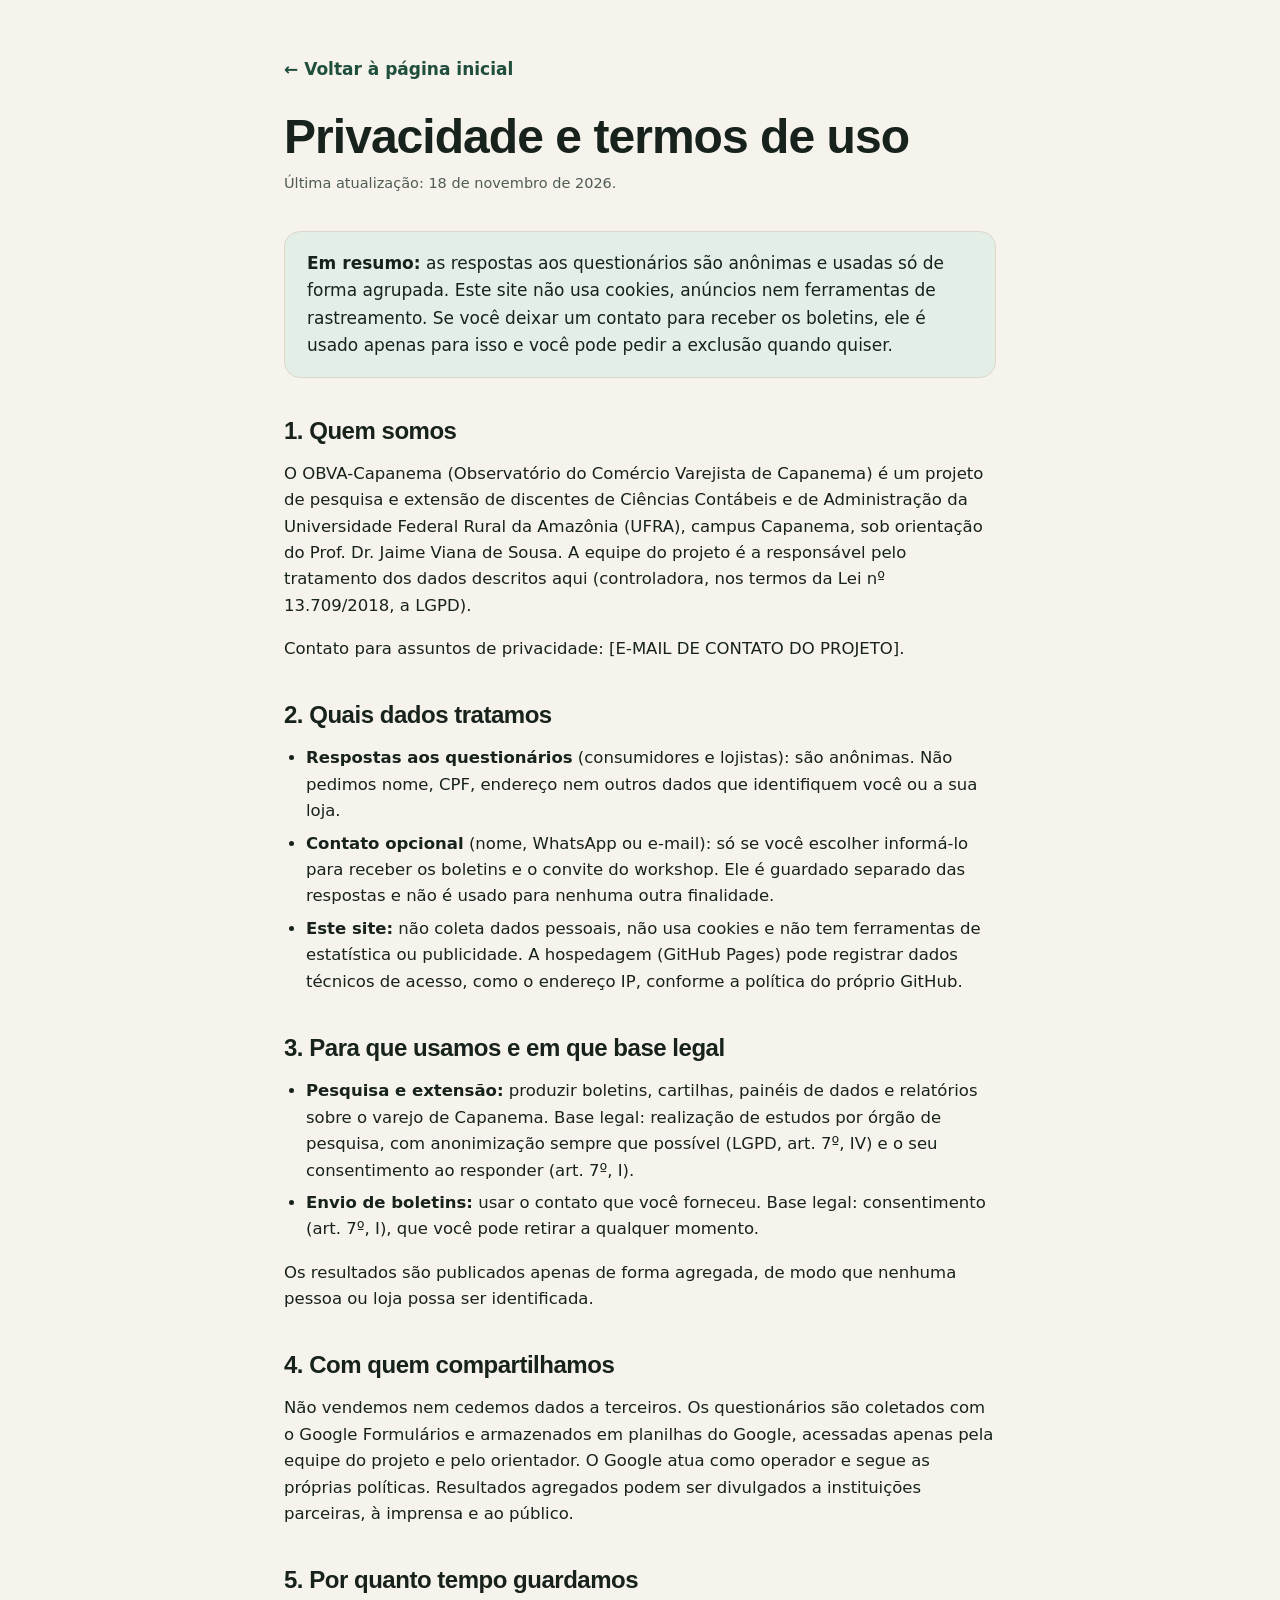
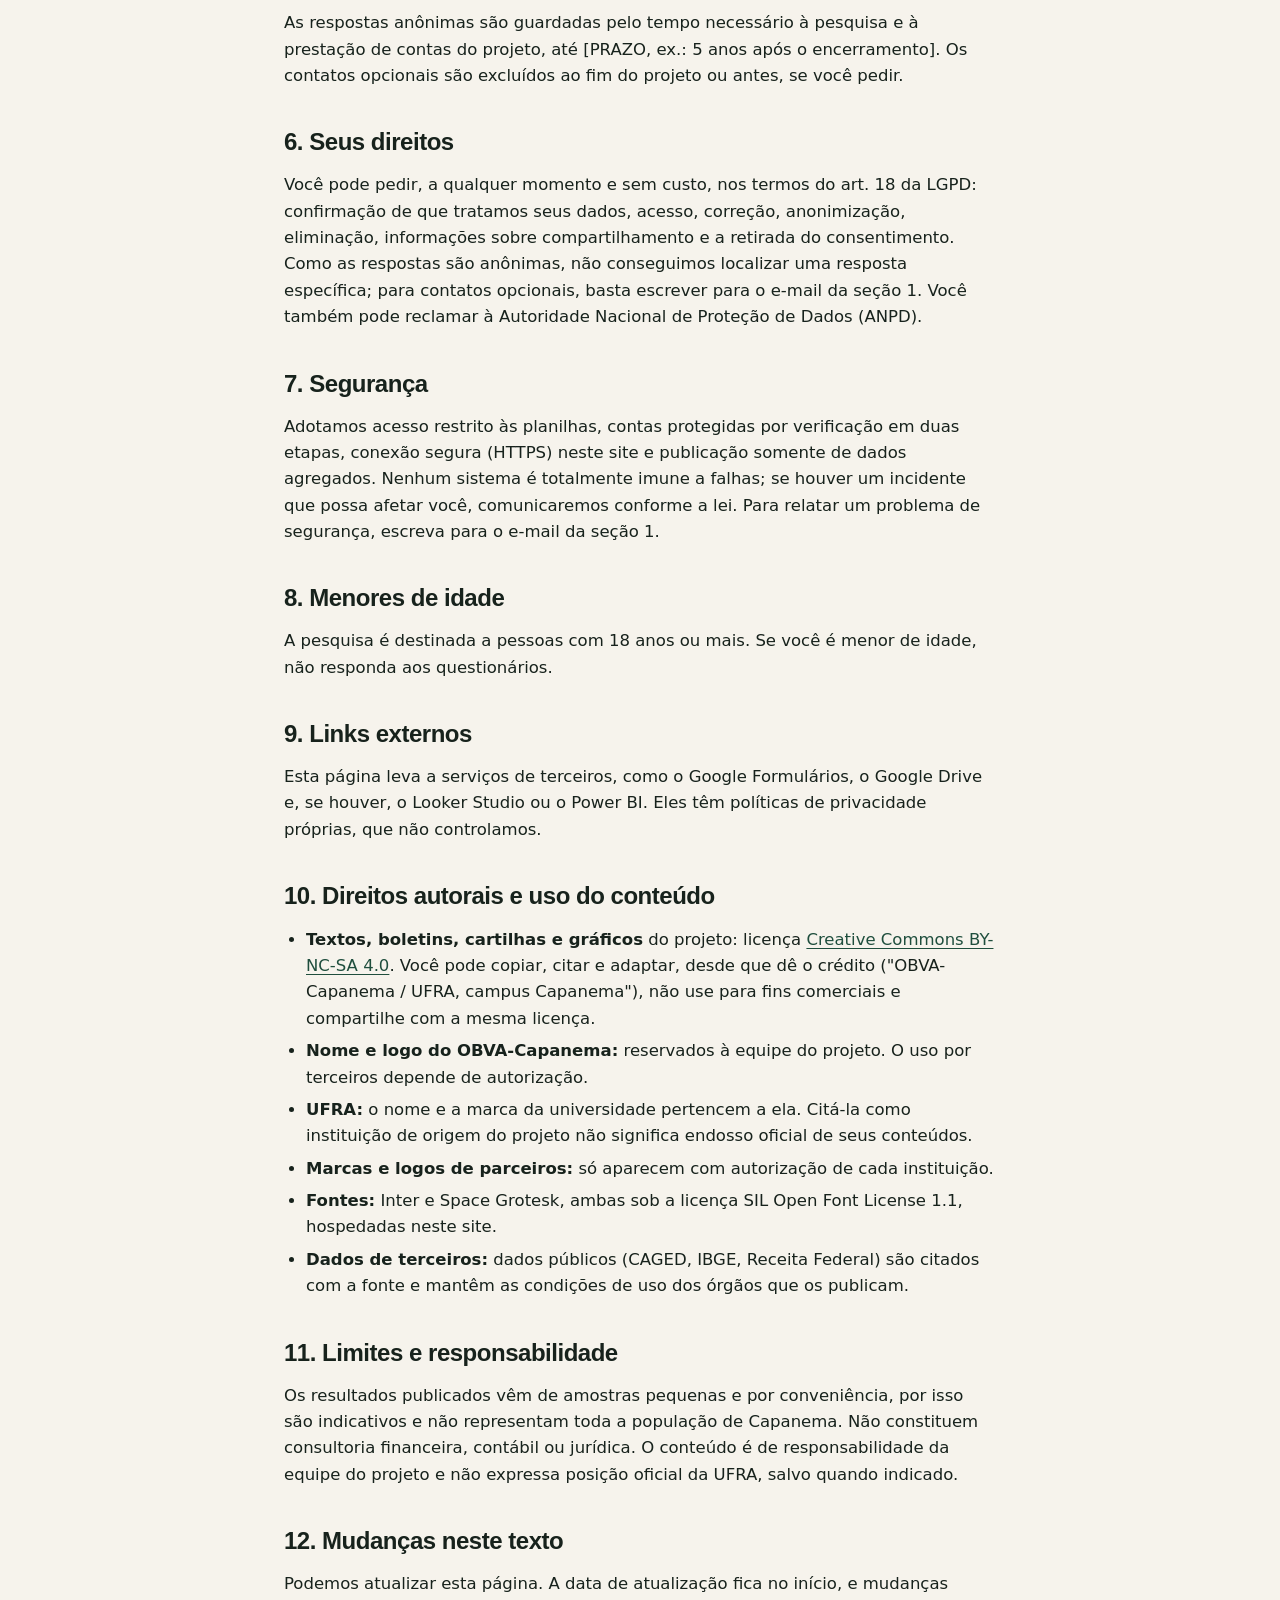
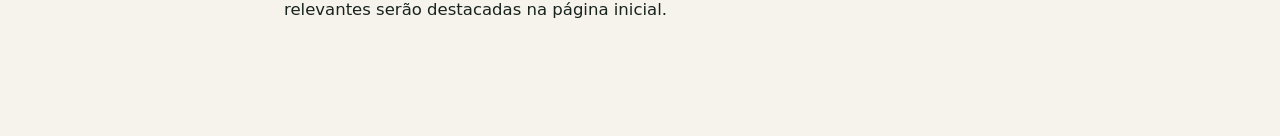
==== privacidade.html @ 87feaebf "Add files via upload" ====
<!DOCTYPE html>
<html lang="pt-BR">
<head>
<meta charset="utf-8">
<meta http-equiv="Content-Security-Policy" content="default-src 'none'; style-src 'self'; font-src 'self'; img-src 'self' data:; base-uri 'none'; form-action 'none'; object-src 'none'; upgrade-insecure-requests">
<meta name="referrer" content="strict-origin-when-cross-origin">
<meta name="viewport" content="width=device-width, initial-scale=1">
<title>Privacidade e termos de uso | OBVA-Capanema</title>
<meta name="description" content="Política de privacidade (LGPD), termos de uso e direitos autorais do projeto OBVA-Capanema.">
<link rel="icon" href="data:image/svg+xml,%3Csvg xmlns='http://www.w3.org/2000/svg' viewBox='0 0 120 120'%3E%3Crect width='120' height='120' rx='28' fill='%231F4E3D'/%3E%3Cpath d='M20 26H40V38A10 10 0 0 1 20 38Z' fill='%23E0A526'/%3E%3Cpath d='M40 26H60V38A10 10 0 0 1 40 38Z' fill='%23F6F3EC'/%3E%3Cpath d='M60 26H80V38A10 10 0 0 1 60 38Z' fill='%23E0A526'/%3E%3Cpath d='M80 26H100V38A10 10 0 0 1 80 38Z' fill='%23F6F3EC'/%3E%3Crect x='30' y='80' width='16' height='18' rx='3' fill='%23F6F3EC'/%3E%3Crect x='52' y='68' width='16' height='30' rx='3' fill='%23F6F3EC'/%3E%3Crect x='74' y='58' width='16' height='40' rx='3' fill='%23F6F3EC'/%3E%3C/svg%3E">
<link rel="stylesheet" href="style.css">
</head>
<body>
<main class="doc">
  <a class="back" href="index.html">← Voltar à página inicial</a>
  <h1>Privacidade e termos de uso</h1>
  <p class="upd">Última atualização: 18 de novembro de 2026.</p>

  <div class="box"><strong>Em resumo:</strong> as respostas aos questionários são anônimas e usadas só de forma agrupada. Este site não usa cookies, anúncios nem ferramentas de rastreamento. Se você deixar um contato para receber os boletins, ele é usado apenas para isso e você pode pedir a exclusão quando quiser.</div>

  <h2>1. Quem somos</h2>
  <p>O OBVA-Capanema (Observatório do Comércio Varejista de Capanema) é um projeto de pesquisa e extensão de discentes de Ciências Contábeis e de Administração da Universidade Federal Rural da Amazônia (UFRA), campus Capanema, sob orientação do Prof. Dr. Jaime Viana de Sousa. A equipe do projeto é a responsável pelo tratamento dos dados descritos aqui (controladora, nos termos da Lei nº 13.709/2018, a LGPD).</p>
  <p>Contato para assuntos de privacidade: [E-MAIL DE CONTATO DO PROJETO].</p>

  <h2>2. Quais dados tratamos</h2>
  <ul>
    <li><strong>Respostas aos questionários</strong> (consumidores e lojistas): são anônimas. Não pedimos nome, CPF, endereço nem outros dados que identifiquem você ou a sua loja.</li>
    <li><strong>Contato opcional</strong> (nome, WhatsApp ou e-mail): só se você escolher informá-lo para receber os boletins e o convite do workshop. Ele é guardado separado das respostas e não é usado para nenhuma outra finalidade.</li>
    <li><strong>Este site:</strong> não coleta dados pessoais, não usa cookies e não tem ferramentas de estatística ou publicidade. A hospedagem (GitHub Pages) pode registrar dados técnicos de acesso, como o endereço IP, conforme a política do próprio GitHub.</li>
  </ul>

  <h2>3. Para que usamos e em que base legal</h2>
  <ul>
    <li><strong>Pesquisa e extensão:</strong> produzir boletins, cartilhas, painéis de dados e relatórios sobre o varejo de Capanema. Base legal: realização de estudos por órgão de pesquisa, com anonimização sempre que possível (LGPD, art. 7º, IV) e o seu consentimento ao responder (art. 7º, I).</li>
    <li><strong>Envio de boletins:</strong> usar o contato que você forneceu. Base legal: consentimento (art. 7º, I), que você pode retirar a qualquer momento.</li>
  </ul>
  <p>Os resultados são publicados apenas de forma agregada, de modo que nenhuma pessoa ou loja possa ser identificada.</p>

  <h2>4. Com quem compartilhamos</h2>
  <p>Não vendemos nem cedemos dados a terceiros. Os questionários são coletados com o Google Formulários e armazenados em planilhas do Google, acessadas apenas pela equipe do projeto e pelo orientador. O Google atua como operador e segue as próprias políticas. Resultados agregados podem ser divulgados a instituições parceiras, à imprensa e ao público.</p>

  <h2>5. Por quanto tempo guardamos</h2>
  <p>As respostas anônimas são guardadas pelo tempo necessário à pesquisa e à prestação de contas do projeto, até [PRAZO, ex.: 5 anos após o encerramento]. Os contatos opcionais são excluídos ao fim do projeto ou antes, se você pedir.</p>

  <h2>6. Seus direitos</h2>
  <p>Você pode pedir, a qualquer momento e sem custo, nos termos do art. 18 da LGPD: confirmação de que tratamos seus dados, acesso, correção, anonimização, eliminação, informações sobre compartilhamento e a retirada do consentimento. Como as respostas são anônimas, não conseguimos localizar uma resposta específica; para contatos opcionais, basta escrever para o e-mail da seção 1. Você também pode reclamar à Autoridade Nacional de Proteção de Dados (ANPD).</p>

  <h2>7. Segurança</h2>
  <p>Adotamos acesso restrito às planilhas, contas protegidas por verificação em duas etapas, conexão segura (HTTPS) neste site e publicação somente de dados agregados. Nenhum sistema é totalmente imune a falhas; se houver um incidente que possa afetar você, comunicaremos conforme a lei. Para relatar um problema de segurança, escreva para o e-mail da seção 1.</p>

  <h2>8. Menores de idade</h2>
  <p>A pesquisa é destinada a pessoas com 18 anos ou mais. Se você é menor de idade, não responda aos questionários.</p>

  <h2>9. Links externos</h2>
  <p>Esta página leva a serviços de terceiros, como o Google Formulários, o Google Drive e, se houver, o Looker Studio ou o Power BI. Eles têm políticas de privacidade próprias, que não controlamos.</p>

  <h2 id="direitos-autorais">10. Direitos autorais e uso do conteúdo</h2>
  <ul>
    <li><strong>Textos, boletins, cartilhas e gráficos</strong> do projeto: licença <a href="https://creativecommons.org/licenses/by-nc-sa/4.0/deed.pt-br" target="_blank" rel="noopener noreferrer">Creative Commons BY-NC-SA 4.0</a>. Você pode copiar, citar e adaptar, desde que dê o crédito ("OBVA-Capanema / UFRA, campus Capanema"), não use para fins comerciais e compartilhe com a mesma licença.</li>
    <li><strong>Nome e logo do OBVA-Capanema:</strong> reservados à equipe do projeto. O uso por terceiros depende de autorização.</li>
    <li><strong>UFRA:</strong> o nome e a marca da universidade pertencem a ela. Citá-la como instituição de origem do projeto não significa endosso oficial de seus conteúdos.</li>
    <li><strong>Marcas e logos de parceiros:</strong> só aparecem com autorização de cada instituição.</li>
    <li><strong>Fontes:</strong> Inter e Space Grotesk, ambas sob a licença SIL Open Font License 1.1, hospedadas neste site.</li>
    <li><strong>Dados de terceiros:</strong> dados públicos (CAGED, IBGE, Receita Federal) são citados com a fonte e mantêm as condições de uso dos órgãos que os publicam.</li>
  </ul>

  <h2>11. Limites e responsabilidade</h2>
  <p>Os resultados publicados vêm de amostras pequenas e por conveniência, por isso são indicativos e não representam toda a população de Capanema. Não constituem consultoria financeira, contábil ou jurídica. O conteúdo é de responsabilidade da equipe do projeto e não expressa posição oficial da UFRA, salvo quando indicado.</p>

  <h2>12. Mudanças neste texto</h2>
  <p>Podemos atualizar esta página. A data de atualização fica no início, e mudanças relevantes serão destacadas na página inicial.</p>
</main>
</body>
</html>
---- style.css ----
@font-face{font-family:'Inter';src:url(fonts/inter-latin-wght-normal.woff2) format('woff2');font-weight:100 900;font-style:normal;font-display:swap}
@font-face{font-family:'Space Grotesk';src:url(fonts/space-grotesk-latin-500-normal.woff2) format('woff2');font-weight:500;font-style:normal;font-display:swap}
@font-face{font-family:'Space Grotesk';src:url(fonts/space-grotesk-latin-700-normal.woff2) format('woff2');font-weight:700;font-style:normal;font-display:swap}
:root{
  --bg:#F6F3EC; --surface:#FFFFFF; --ink:#17221C; --muted:#4F5C55; --line:#DDD8C9;
  --green:#1F4E3D; --green-2:#2F6F55; --green-soft:#E3EEE7; --amber:#E0A526; --amber-ink:#7A5600;
  --on-green:#FFFFFF; --shadow:0 1px 2px rgba(23,34,28,.06),0 12px 32px rgba(23,34,28,.08);
}
@media (prefers-color-scheme:dark){
  :root{
    --bg:#101712; --surface:#18221C; --ink:#EEF2EC; --muted:#B4C0B8; --line:#2A3830;
    --green:#7FC3A0; --green-2:#5FAE88; --green-soft:#1D2B23; --amber:#E7B445; --amber-ink:#F0C969;
    --on-green:#0E1A13; --shadow:0 1px 2px rgba(0,0,0,.4),0 12px 32px rgba(0,0,0,.35);
  }
}
*{box-sizing:border-box}
html{scroll-behavior:smooth}
body{margin:0;background:var(--bg);color:var(--ink);font-family:'Inter',system-ui,sans-serif;font-size:17px;line-height:1.6;-webkit-font-smoothing:antialiased}
h1,h2,h3{font-family:'Space Grotesk',sans-serif;line-height:1.1;letter-spacing:-.02em;margin:0}
a{color:inherit}
.wrap{max-width:1120px;margin:0 auto;padding:0 24px}
:focus-visible{outline:3px solid var(--amber);outline-offset:3px;border-radius:6px}

/* NAV */
.nav{position:sticky;top:0;z-index:20;background:color-mix(in srgb,var(--bg) 88%,transparent);backdrop-filter:blur(10px);border-bottom:1px solid var(--line)}
.nav .wrap{display:flex;align-items:center;justify-content:space-between;height:68px;gap:16px}
.brand{display:flex;align-items:center;gap:12px;text-decoration:none;font-family:'Space Grotesk',sans-serif;font-weight:700;font-size:20px;letter-spacing:-.01em}
.brand svg{width:38px;height:38px;flex:none}
.brand small{display:block;font:500 11px/1.1 'Inter',sans-serif;letter-spacing:.08em;text-transform:uppercase;color:var(--muted)}
.links{display:flex;align-items:center;gap:28px;font-size:15px;font-weight:500}
.links a{text-decoration:none;color:var(--muted)}
.links a:hover{color:var(--ink)}
.links a.btn-primary,.links a.btn-primary:hover{color:var(--on-green)}
@media (max-width:760px){.links a.hide-m{display:none}}

/* BUTTONS */
.btn{display:inline-flex;align-items:center;justify-content:center;gap:8px;min-height:48px;padding:0 24px;border-radius:999px;font:600 16px 'Inter',sans-serif;text-decoration:none;border:2px solid transparent;cursor:pointer;transition:transform .15s,background .15s,box-shadow .15s}
.btn:hover{transform:translateY(-2px)}
.btn-primary{background:var(--green);color:var(--on-green)}
.btn-primary:hover{box-shadow:0 8px 20px rgba(31,78,61,.28)}
.btn-ghost{border-color:var(--green);color:var(--green);background:transparent}
.btn-amber{background:var(--amber);color:#17221C}
.btn.disabled{background:var(--green-soft);color:var(--muted);border-color:var(--line);cursor:not-allowed;pointer-events:none}
.btn svg{width:18px;height:18px}

/* HERO */
.hero{padding:72px 0 64px}
.hero .wrap{display:grid;grid-template-columns:1.15fr .85fr;gap:56px;align-items:center}
@media (max-width:900px){.hero .wrap{grid-template-columns:1fr;gap:40px}.hero{padding-top:44px}}
.eyebrow{display:inline-flex;align-items:center;gap:8px;font:600 13px 'Inter',sans-serif;letter-spacing:.08em;text-transform:uppercase;color:var(--green);background:var(--green-soft);padding:7px 14px;border-radius:999px;margin-bottom:22px}
.eyebrow i{width:8px;height:8px;border-radius:50%;background:var(--amber);display:block}
h1{font-size:clamp(38px,6vw,68px);font-weight:700}
h1 em{font-style:normal;color:var(--green);text-decoration:underline;text-decoration-color:var(--amber);text-decoration-thickness:.07em;text-underline-offset:.14em;text-decoration-skip-ink:none}
.lead{font-size:19px;color:var(--muted);max-width:560px;margin:22px 0 32px}
.cta{display:flex;flex-wrap:wrap;gap:12px}
.card{background:var(--surface);border:1px solid var(--line);border-radius:20px;box-shadow:var(--shadow)}
.peek{padding:26px}
.peek h3{font-size:20px;margin-bottom:4px}
.peek p.sub{margin:0 0 20px;color:var(--muted);font-size:14px}
.bar{display:grid;grid-template-columns:96px 1fr 44px;gap:12px;align-items:center;margin:14px 0;font-size:14px}
.bar .track{height:14px;border-radius:7px;background:var(--green-soft);overflow:hidden}
.bar .fill{display:block;height:100%;width:0;border-radius:7px;background:var(--green-2);transition:width 1.1s cubic-bezier(.2,.8,.2,1)}
.bar b{text-align:right;font-variant-numeric:tabular-nums}
.peek .note{font-size:12.5px;color:var(--muted);margin:18px 0 0;padding-top:14px;border-top:1px solid var(--line)}

/* SECTIONS */
section{padding:84px 0}
.alt{background:var(--surface);border-block:1px solid var(--line)}
.kicker{font:600 13px 'Inter',sans-serif;letter-spacing:.09em;text-transform:uppercase;color:var(--green);margin-bottom:12px}
h2{font-size:clamp(30px,4vw,44px)}
.sect-lead{color:var(--muted);max-width:640px;margin:14px 0 40px}

/* STATS */
.stats{display:grid;grid-template-columns:repeat(4,1fr);gap:16px}
@media (max-width:900px){.stats{grid-template-columns:repeat(2,1fr)}}
.stat{padding:24px}
.stat .n{font:700 clamp(40px,5vw,56px)/1 'Space Grotesk',sans-serif;color:var(--green);letter-spacing:-.03em}
.stat p{margin:10px 0 0;font-size:15px;color:var(--ink)}
.fine{font-size:13.5px;color:var(--muted);margin-top:20px}

/* PARTICIPE */
.duo{display:grid;grid-template-columns:1fr 1fr;gap:20px}
@media (max-width:760px){.duo{grid-template-columns:1fr}}
.pcard{padding:32px;display:flex;flex-direction:column;gap:14px}
.pcard .ico{width:52px;height:52px;border-radius:14px;display:grid;place-items:center;background:var(--green-soft);color:var(--green)}
.pcard .ico svg{width:26px;height:26px}
.pcard h3{font-size:26px}
.pcard p{margin:0;color:var(--muted)}
.pcard .meta{display:flex;gap:16px;font-size:14px;color:var(--muted);flex-wrap:wrap}
.pcard .meta span{display:inline-flex;align-items:center;gap:6px}
.pcard .btn{margin-top:8px;align-self:flex-start}
.feature{background:var(--green);color:var(--on-green);border-color:transparent}
.feature p,.feature .meta{color:color-mix(in srgb,var(--on-green) 82%,transparent)}
.feature .ico{background:rgba(255,255,255,.14);color:var(--on-green)}
.feature .btn-amber{color:#17221C}
@media (prefers-color-scheme:dark){.feature{background:#1F4E3D;color:#fff}.feature p,.feature .meta{color:#D5E6DB}.feature .ico{color:#fff}}

/* STEPS */
.steps{display:grid;grid-template-columns:repeat(4,1fr);gap:16px;counter-reset:s}
@media (max-width:900px){.steps{grid-template-columns:repeat(2,1fr)}}
@media (max-width:520px){.steps{grid-template-columns:1fr}}
.step{padding:24px;position:relative}
.step::before{counter-increment:s;content:counter(s);display:grid;place-items:center;width:36px;height:36px;border-radius:50%;background:var(--amber);color:#17221C;font:700 16px 'Space Grotesk',sans-serif;margin-bottom:16px}
.step h3{font-size:20px;margin-bottom:8px}
.step p{margin:0;font-size:15px;color:var(--muted)}

/* PUBLICAÇÕES */
.pubs{display:grid;grid-template-columns:repeat(3,1fr);gap:16px}
@media (max-width:900px){.pubs{grid-template-columns:1fr}}
.pub{padding:26px;display:flex;flex-direction:column;gap:10px}
.tag{align-self:flex-start;font:600 12px 'Inter',sans-serif;letter-spacing:.06em;text-transform:uppercase;padding:5px 10px;border-radius:999px;background:var(--green-soft);color:var(--green)}
.tag.soon{background:color-mix(in srgb,var(--amber) 22%,transparent);color:var(--amber-ink)}
.pub h3{font-size:22px}
.pub p{margin:0;color:var(--muted);font-size:15px;flex:1}
.pub .btn{align-self:flex-start;min-height:42px;font-size:15px}
.embed{margin-top:28px;overflow:hidden;border-radius:20px}
.embed iframe{width:100%;height:560px;border:0;display:block}

/* ABOUT */
.about{display:grid;grid-template-columns:1fr 1fr;gap:48px;align-items:start}
@media (max-width:860px){.about{grid-template-columns:1fr;gap:28px}}
.about p{color:var(--muted);margin:0 0 16px}
.chips{display:flex;flex-wrap:wrap;gap:10px;margin-top:6px}
.chip{padding:8px 14px;border-radius:999px;border:1px solid var(--line);background:var(--surface);font-size:14px;font-weight:500}
.privacy{padding:28px;background:var(--green-soft);border-radius:20px;border:1px solid var(--line)}
.privacy h3{font-size:20px;margin-bottom:10px}
.privacy ul{margin:0;padding-left:20px;color:var(--ink);font-size:15.5px}
.privacy li{margin:8px 0}

/* PARTNERS CTA */
.band{background:var(--green);color:var(--on-green);border-radius:28px;padding:48px;display:flex;justify-content:space-between;align-items:center;gap:28px;flex-wrap:wrap}
.band h2{color:inherit;font-size:clamp(26px,3.4vw,36px);max-width:560px}
.band p{margin:10px 0 0;color:color-mix(in srgb,var(--on-green) 82%,transparent);max-width:560px}
@media (prefers-color-scheme:dark){.band{background:#1F4E3D;color:#fff}.band p{color:#D5E6DB}}

/* FOOTER */
footer{padding:44px 0 56px;border-top:1px solid var(--line);font-size:14.5px;color:var(--muted)}
footer .wrap{display:flex;justify-content:space-between;gap:20px;flex-wrap:wrap}
footer a{color:var(--ink)}

.reveal{opacity:0;transform:translateY(18px);transition:opacity .7s ease,transform .7s ease}
.reveal.in{opacity:1;transform:none}
@media (prefers-reduced-motion:reduce){html{scroll-behavior:auto}.reveal{opacity:1;transform:none;transition:none}.bar .fill{transition:none}.btn{transition:none}}

/* classes que substituem estilos inline (permitem CSP sem 'unsafe-inline') */
.btn-sm{min-height:42px;padding:0 20px;font-size:15px}
.mt18{margin-top:18px}
footer strong{color:var(--ink)}
.legal{display:flex;flex-wrap:wrap;gap:6px 18px;margin-top:10px;font-size:13.5px}
.legal a{color:var(--muted)}
.legal a:hover{color:var(--ink)}
noscript .fine{background:var(--green-soft);padding:12px 16px;border-radius:12px;color:var(--ink)}

/* páginas de texto (privacidade e termos) */
.doc{max-width:760px;margin:0 auto;padding:56px 24px 96px}
.doc h1{font-size:clamp(32px,5vw,48px);margin-bottom:8px}
.doc .upd{color:var(--muted);font-size:14.5px;margin:0 0 36px}
.doc h2{font-size:24px;margin:40px 0 10px}
.doc p,.doc li{color:var(--ink);font-size:16.5px}
.doc ul{padding-left:22px}
.doc li{margin:6px 0}
.doc .box{background:var(--green-soft);border:1px solid var(--line);border-radius:16px;padding:18px 22px;margin:22px 0}
.doc a{color:var(--green);text-underline-offset:3px}
.back{display:inline-flex;align-items:center;gap:8px;text-decoration:none;font-weight:600;color:var(--green);margin-bottom:28px}
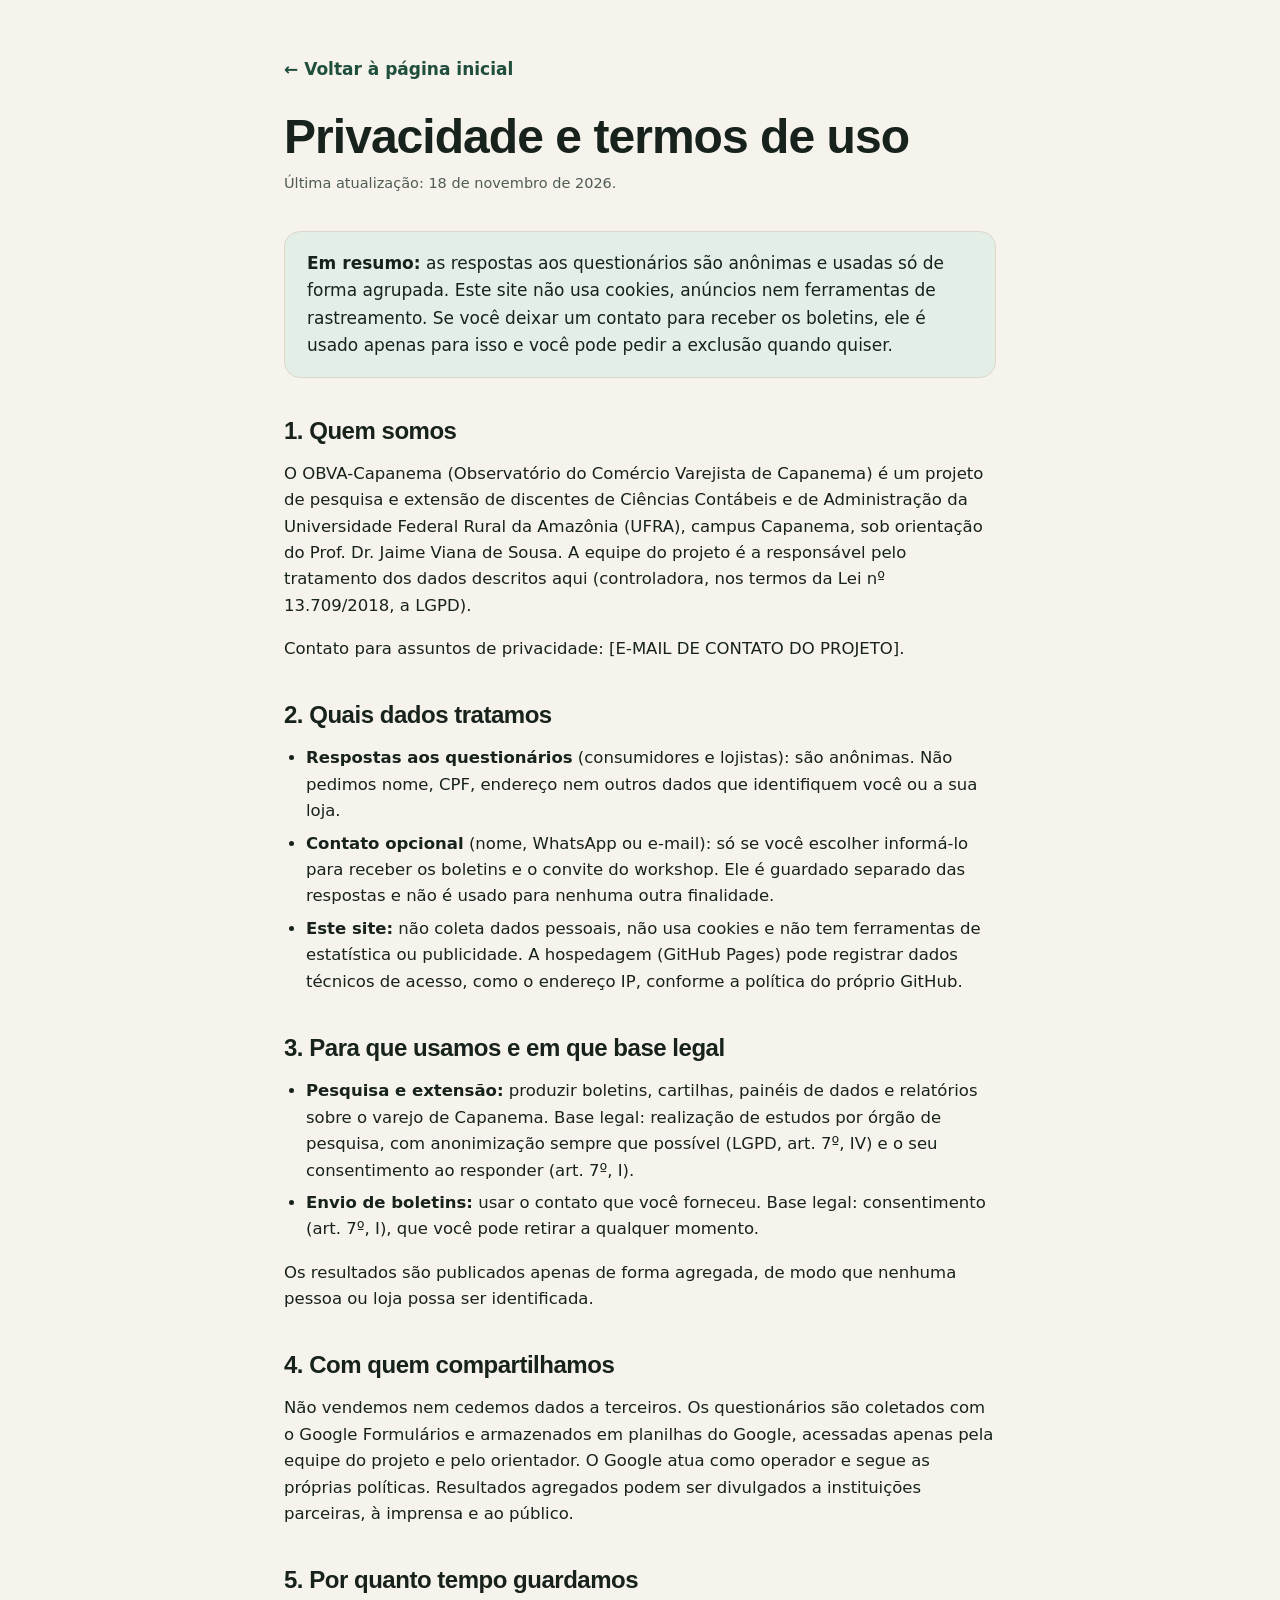
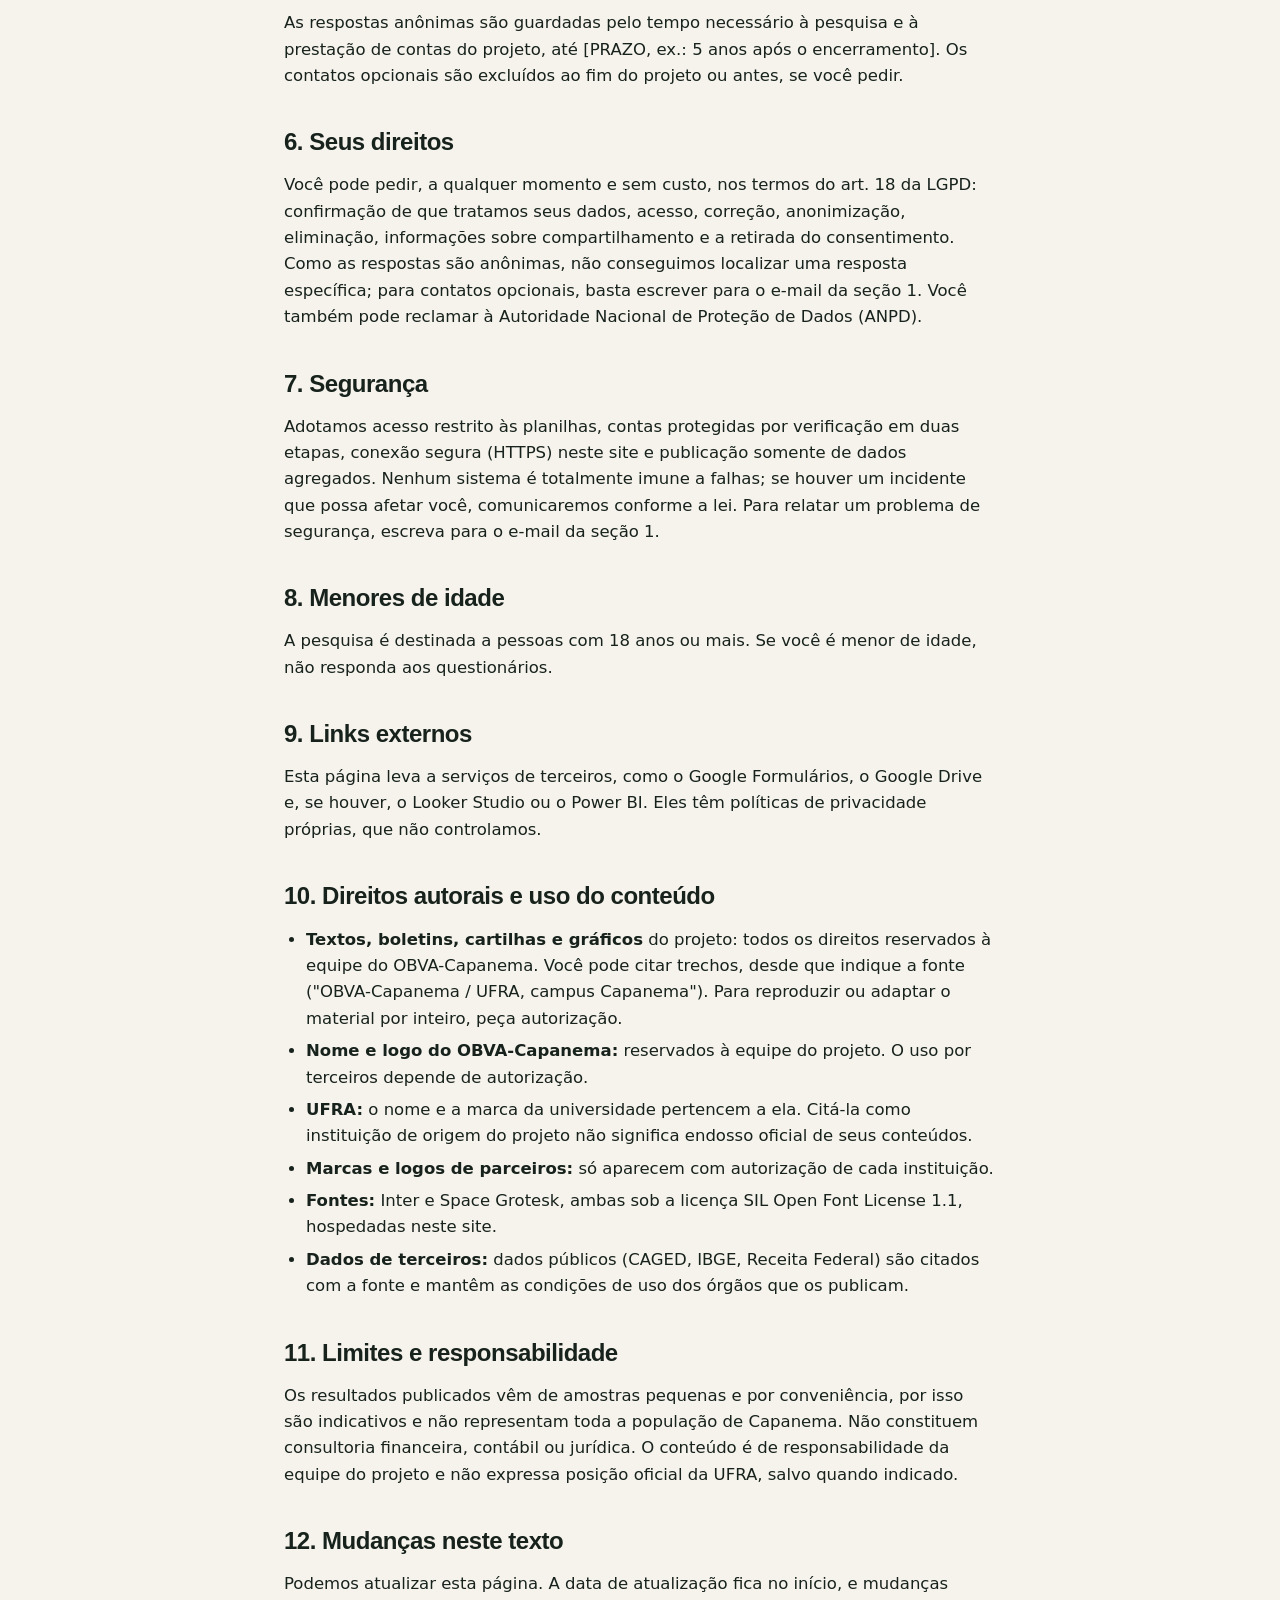
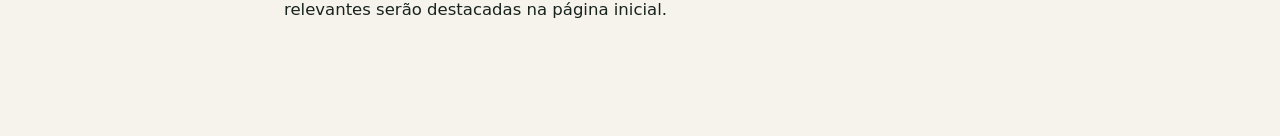
==== commit 5d3ba68d: "Add files via upload" ====
--- a/privacidade.html
+++ b/privacidade.html
@@ -56,7 +56,7 @@
 
   <h2 id="direitos-autorais">10. Direitos autorais e uso do conteúdo</h2>
   <ul>
-    <li><strong>Textos, boletins, cartilhas e gráficos</strong> do projeto: licença <a href="https://creativecommons.org/licenses/by-nc-sa/4.0/deed.pt-br" target="_blank" rel="noopener noreferrer">Creative Commons BY-NC-SA 4.0</a>. Você pode copiar, citar e adaptar, desde que dê o crédito ("OBVA-Capanema / UFRA, campus Capanema"), não use para fins comerciais e compartilhe com a mesma licença.</li>
+    <li><strong>Textos, boletins, cartilhas e gráficos</strong> do projeto: todos os direitos reservados à equipe do OBVA-Capanema. Você pode citar trechos, desde que indique a fonte ("OBVA-Capanema / UFRA, campus Capanema"). Para reproduzir ou adaptar o material por inteiro, peça autorização.</li>
     <li><strong>Nome e logo do OBVA-Capanema:</strong> reservados à equipe do projeto. O uso por terceiros depende de autorização.</li>
     <li><strong>UFRA:</strong> o nome e a marca da universidade pertencem a ela. Citá-la como instituição de origem do projeto não significa endosso oficial de seus conteúdos.</li>
     <li><strong>Marcas e logos de parceiros:</strong> só aparecem com autorização de cada instituição.</li>
--- a/style.css
+++ b/style.css
@@ -65,7 +65,7 @@
 
 /* SECTIONS */
 section{padding:84px 0}
-.alt{background:var(--surface);border-block:1px solid var(--line)}
+.alt{background:color-mix(in srgb,var(--surface) 72%,transparent);border-block:1px solid var(--line)}
 .kicker{font:600 13px 'Inter',sans-serif;letter-spacing:.09em;text-transform:uppercase;color:var(--green);margin-bottom:12px}
 h2{font-size:clamp(30px,4vw,44px)}
 .sect-lead{color:var(--muted);max-width:640px;margin:14px 0 40px}
@@ -96,8 +96,7 @@
 @media (prefers-color-scheme:dark){.feature{background:#1F4E3D;color:#fff}.feature p,.feature .meta{color:#D5E6DB}.feature .ico{color:#fff}}
 
 /* STEPS */
-.steps{display:grid;grid-template-columns:repeat(4,1fr);gap:16px;counter-reset:s}
-@media (max-width:900px){.steps{grid-template-columns:repeat(2,1fr)}}
+.steps{display:grid;grid-template-columns:repeat(3,1fr);gap:16px;counter-reset:s}
 @media (max-width:520px){.steps{grid-template-columns:1fr}}
 .step{padding:24px;position:relative}
 .step::before{counter-increment:s;content:counter(s);display:grid;place-items:center;width:36px;height:36px;border-radius:50%;background:var(--amber);color:#17221C;font:700 16px 'Space Grotesk',sans-serif;margin-bottom:16px}
@@ -119,6 +118,7 @@
 /* ABOUT */
 .about{display:grid;grid-template-columns:1fr 1fr;gap:48px;align-items:start}
 @media (max-width:860px){.about{grid-template-columns:1fr;gap:28px}}
+.about h2{margin-bottom:22px}
 .about p{color:var(--muted);margin:0 0 16px}
 .chips{display:flex;flex-wrap:wrap;gap:10px;margin-top:6px}
 .chip{padding:8px 14px;border-radius:999px;border:1px solid var(--line);background:var(--surface);font-size:14px;font-weight:500}
@@ -135,7 +135,21 @@
 
 /* FOOTER */
 footer{padding:44px 0 56px;border-top:1px solid var(--line);font-size:14.5px;color:var(--muted)}
-footer .wrap{display:flex;justify-content:space-between;gap:20px;flex-wrap:wrap}
+footer .foot{display:flex;flex-direction:column;gap:18px}
+.f-brand{line-height:1.6}
+.f-links{display:flex;flex-direction:column;gap:6px;font-size:14px}
+.f-links a{color:var(--muted)}
+.f-links a:hover{color:var(--ink)}
+.f-copy{margin:0;font-size:13.5px;line-height:1.6}
+.f-contact[hidden]{display:none}
+@media (min-width:900px){
+  footer{padding:56px 0 44px}
+  footer .foot{flex-direction:row;flex-wrap:wrap;align-items:flex-start;justify-content:space-between;gap:28px 64px}
+  .f-brand{flex:1 1 320px}
+  .f-links{flex:0 0 auto;align-items:flex-start}
+  .f-contact{flex:0 0 auto}
+  .f-copy{flex:0 0 100%;padding-top:22px;border-top:1px solid var(--line)}
+}
 footer a{color:var(--ink)}
 
 .reveal{opacity:0;transform:translateY(18px);transition:opacity .7s ease,transform .7s ease}
@@ -162,3 +176,8 @@
 .doc .box{background:var(--green-soft);border:1px solid var(--line);border-radius:16px;padding:18px 22px;margin:22px 0}
 .doc a{color:var(--green);text-underline-offset:3px}
 .back{display:inline-flex;align-items:center;gap:8px;text-decoration:none;font-weight:600;color:var(--green);margin-bottom:28px}
+
+.fx{position:fixed;inset:0;width:100%;height:100%;pointer-events:none;z-index:0}
+main,footer{position:relative;z-index:1}
+@media print{.fx{display:none}}
+.sub-h{font:600 16px 'Inter',sans-serif;color:var(--muted);margin:34px 0 14px;letter-spacing:0}
